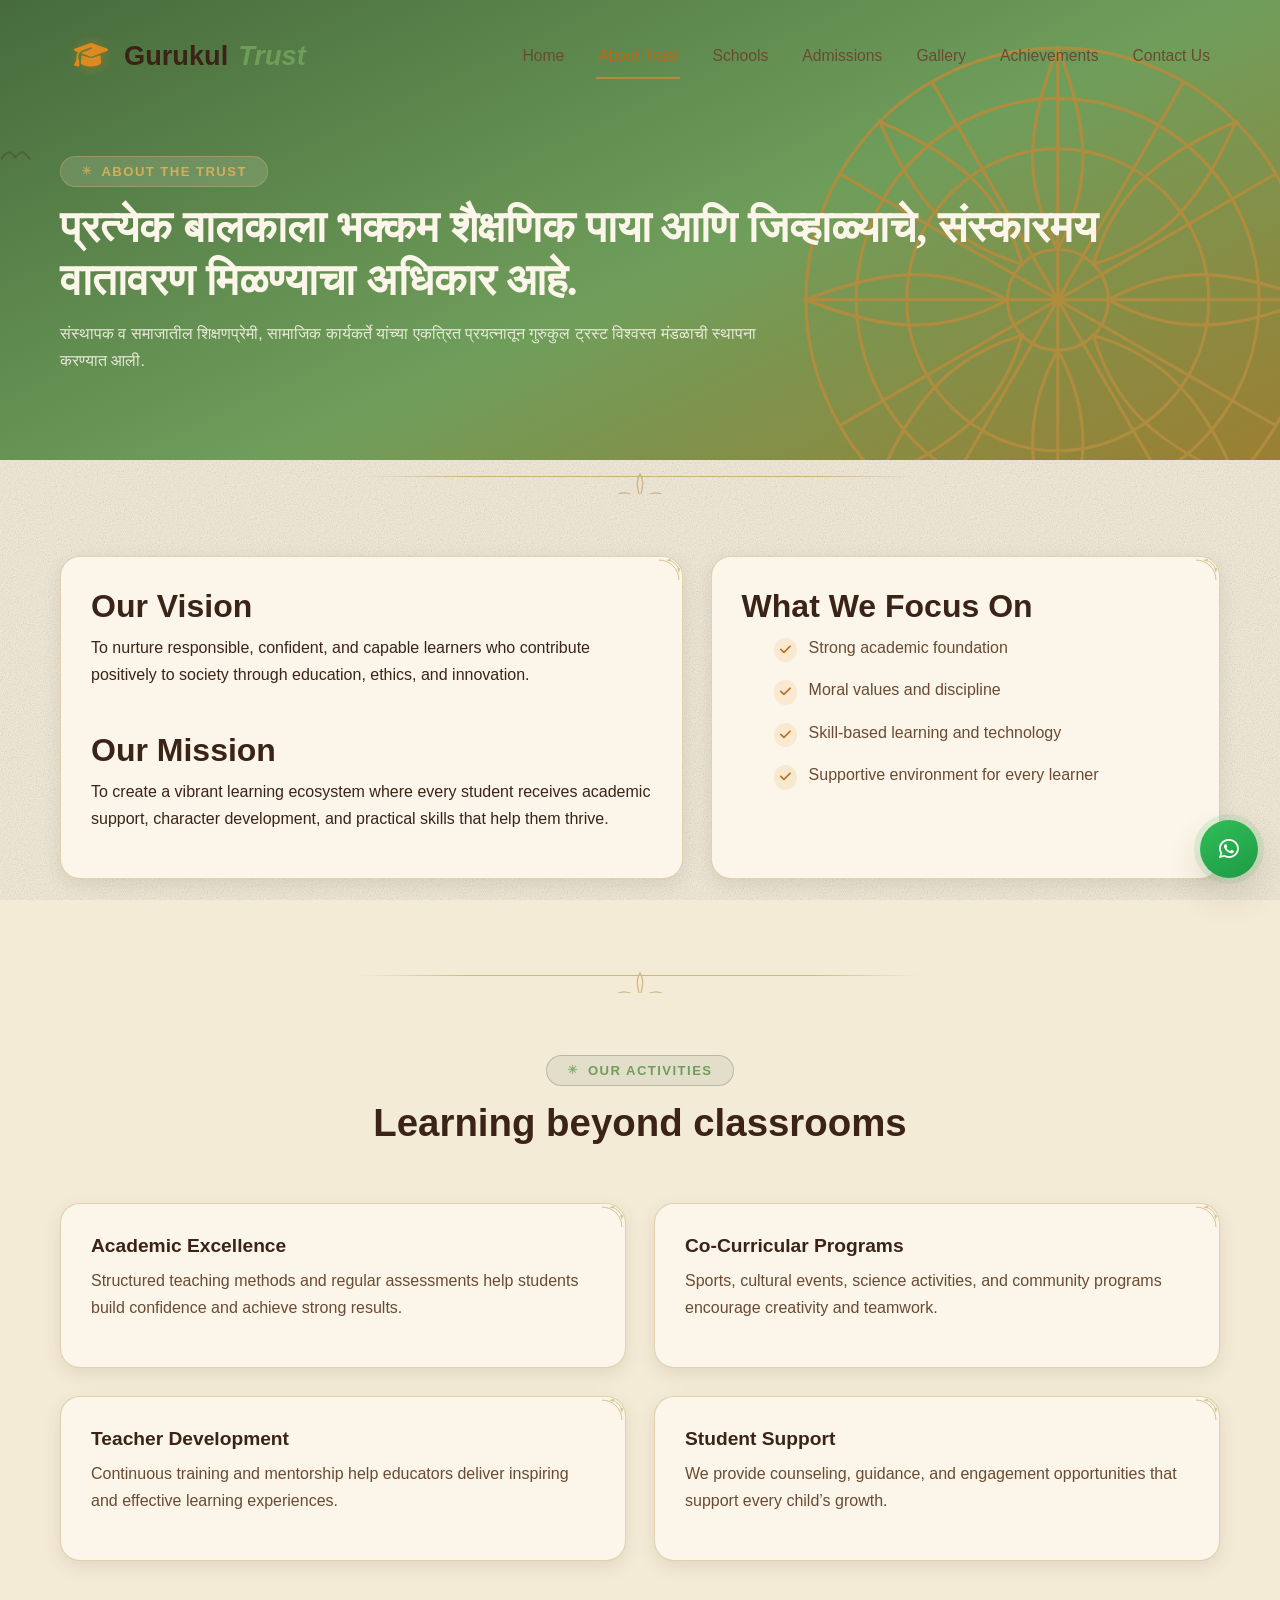
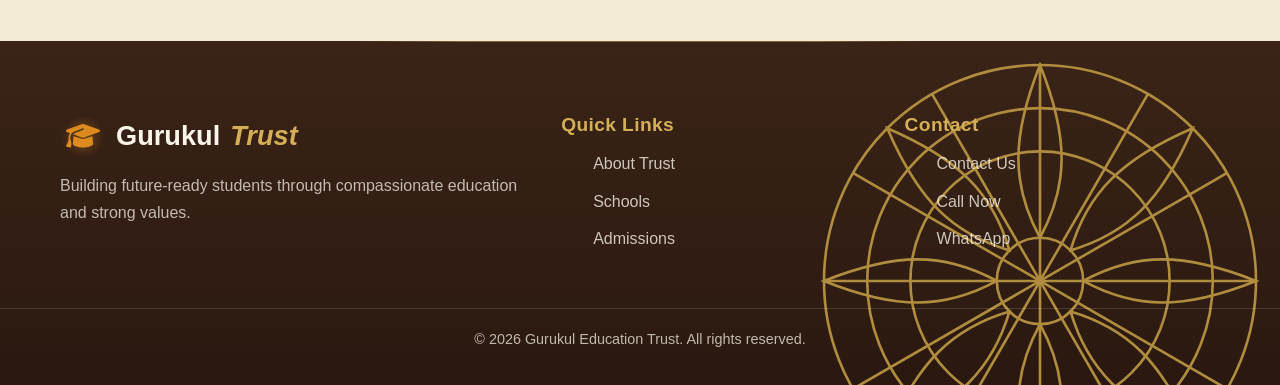
==== about.html @ 762da23f "Initial Commit" ====
<!DOCTYPE html>
<html lang="en">
<head>
    <meta charset="UTF-8">
    <meta name="viewport" content="width=device-width, initial-scale=1.0">
    <meta name="description" content="Learn about Gurukul Education Trust, its mission, values, and commitment to educational excellence.">
    <title>About Trust | Gurukul Education Trust</title>
    <link rel="stylesheet" href="https://cdnjs.cloudflare.com/ajax/libs/font-awesome/6.4.0/css/all.min.css">
    <link rel="stylesheet" href="style.css">
</head>
<body>
    <header class="site-header">
        <div class="container header-container">
            <a href="index.html" class="logo">
                <i class="fa-solid fa-graduation-cap"></i> Gurukul <span>Trust</span>
            </a>
            <div class="mobile-menu-btn" id="mobile-menu-btn">
                <i class="fa-solid fa-bars"></i>
            </div>
            <nav class="nav-links">
                <a href="index.html">Home</a>
                <a href="about.html" class="active">About Trust</a>
                <a href="schools.html">Schools</a>
                <a href="admissions.html">Admissions</a>
                <a href="gallery.html">Gallery</a>
                <a href="achievements.html">Achievements</a>
                <a href="contact.html">Contact Us</a>
            </nav>
        </div>
    </header>

    <main>
        <section class="page-hero">
            <div class="container">
                <span class="badge">About the Trust</span>
                <h1 class="marathi-heading">प्रत्येक बालकाला भक्कम शैक्षणिक पाया आणि जिव्हाळ्याचे, संस्कारमय वातावरण मिळण्याचा अधिकार आहे.</h1>
                <p> संस्थापक व समाजातील शिक्षणप्रेमी, सामाजिक कार्यकर्ते यांच्या एकत्रित प्रयत्नातून गुरुकुल ट्रस्ट विश्वस्त मंडळाची स्थापना करण्यात आली.</p>
            </div>
        </section>

        <section class="section-padding">
            <div class="container page-grid">
                <div class="about-card">
                    <h2>Our Vision</h2>
                    <p>To nurture responsible, confident, and capable learners who contribute positively to society through education, ethics, and innovation.</p>
                    <br>
                    <h2>Our Mission</h2>
                    <p>To create a vibrant learning ecosystem where every student receives academic support, character development, and practical skills that help them thrive.</p>
                </div>
                <div class="about-card">
                    <h2>What We Focus On</h2>
                    <ul class="list-check">
                        <li><i class="fa-solid fa-check"></i> Strong academic foundation</li>
                        <li><i class="fa-solid fa-check"></i> Moral values and discipline</li>
                        <li><i class="fa-solid fa-check"></i> Skill-based learning and technology</li>
                        <li><i class="fa-solid fa-check"></i> Supportive environment for every learner</li>
                    </ul>
                </div>
            </div>
        </section>

        <section class="section-padding">
            <div class="container">
                <div class="section-title">
                    <span class="badge">Our Activities</span>
                    <h2>Learning beyond classrooms</h2>
                </div>
                <div class="info-grid">
                    <div class="info-card">
                        <h3>Academic Excellence</h3>
                        <p>Structured teaching methods and regular assessments help students build confidence and achieve strong results.</p>
                    </div>
                    <div class="info-card">
                        <h3>Co-Curricular Programs</h3>
                        <p>Sports, cultural events, science activities, and community programs encourage creativity and teamwork.</p>
                    </div>
                    <div class="info-card">
                        <h3>Teacher Development</h3>
                        <p>Continuous training and mentorship help educators deliver inspiring and effective learning experiences.</p>
                    </div>
                    <div class="info-card">
                        <h3>Student Support</h3>
                        <p>We provide counseling, guidance, and engagement opportunities that support every child’s growth.</p>
                    </div>
                </div>
            </div>
        </section>
    </main>

    <footer class="footer">
        <div class="container footer-grid">
            <div>
                <a href="index.html" class="logo" style="margin-bottom: 12px;">
                    <i class="fa-solid fa-graduation-cap"></i> Gurukul <span>Trust</span>
                </a>
                <p>Building future-ready students through compassionate education and strong values.</p>
            </div>
            <div>
                <h4>Quick Links</h4>
                <ul>
                    <li><a href="about.html">About Trust</a></li>
                    <li><a href="schools.html">Schools</a></li>
                    <li><a href="admissions.html">Admissions</a></li>
                </ul>
            </div>
            <div>
                <h4>Contact</h4>
                <ul>
                    <li><a href="contact.html">Contact Us</a></li>
                    <li><a href="tel:+917385406489">Call Now</a></li>
                    <li><a href="https://wa.me/917385406489" target="_blank">WhatsApp</a></li>
                </ul>
            </div>
        </div>
        <div class="footer-bottom">
            <p>&copy; 2026 Gurukul Education Trust. All rights reserved.</p>
        </div>
    </footer>

    <a href="https://wa.me/917385406489" class="whatsapp-fab" target="_blank" aria-label="Contact via WhatsApp">
        <i class="fa-brands fa-whatsapp"></i>
    </a>

    <script src="script.js"></script>
</body>
</html>
---- style.css ----
/* ============================================================
   GURUKUL EDUCATION TRUST — "Where Ancient Wisdom Meets Modern Education"
   Visual theme: Ancient Indian Gurukul — parchment, sandalwood, saffron,
   forest green and gold, with temple-arch dividers and mandala motifs.
   Structure, markup and functionality are untouched — styling only.
   ============================================================ */

@import url('https://fonts.googleapis.com/css2?family=Cormorant+Garamond:ital,wght@0,500;0,600;0,700;1,500;1,600&family=Jost:wght@300;400;500;600;700&display=swap');
@import url("https://cdn.jsdelivr.net/npm/bootstrap@5.3.8/dist/css/bootstrap.min.css");
:root {
    /* ---- Gurukul palette ---- */
    --parchment: #F4EBD6;           /* base page background — aged paper */
    --parchment-deep: #EADFC1;      /* secondary panel background */
    --cream: #FBF6E9;               /* card surface */
    --sandalwood: #C9A273;          /* warm neutral mid-tone */
    --deep-brown: #3B2417;          /* primary text / dark wood */
    --brown-soft: #6B4A32;          /* secondary text */
    --saffron: #DD8A1E;             /* primary accent — CTAs */
    --saffron-deep: #B96A16;
    --forest: #6F9E5B;
    --forest-deep: #476B3C;
    --gold: #B08D3E;                /* fine line / ornament accent */
    --gold-bright: #D4AF57;

    /* semantic aliases so every existing class keeps working */
    --primary-color: var(--saffron);
    --primary-dark: var(--deep-brown);
    --primary-light: var(--gold-bright);
    --accent-color: var(--forest);
    --text-dark: var(--deep-brown);
    --text-light: var(--brown-soft);
    --bg-light: var(--parchment);
    --bg-white: var(--cream);
    --border-color: rgba(176, 141, 62, 0.35);

    --shadow-sm: 0 6px 18px rgba(59, 36, 23, 0.10);
    --shadow-md: 0 16px 36px rgba(59, 36, 23, 0.16);
    --shadow-lg: 0 24px 48px rgba(59, 36, 23, 0.22);
    --shadow-inset: inset 0 1px 0 rgba(255,255,255,0.5), inset 0 -2px 6px rgba(59,36,23,0.08);

    --container-width: 1200px;
    --header-height: 84px;
    --radius-sm: 12px;
    --radius-md: 20px;
    --radius-lg: 28px;

    --font-heading: 'Segoe UI', Tahoma, Geneva, Verdana, sans-serif;
    --font-body: 'Nunito Sans', sans-serif;

    --ornament-mandala: url("[data-uri]");
    --ornament-lotus: url("[data-uri]");
    --ornament-corner: url("[data-uri]");
    --texture-noise: url("[data-uri]");
}

/* ---------------------------------------------------------------
   Base / reset
   --------------------------------------------------------------- */
* {
    margin: 0;
    padding: 0;
    box-sizing: border-box;
}
/* Marathi Fonts */
.marathi-heading{
    font-family: "Tiro Devanagari Marathi", serif;
}

.marathi-text{
    font-family: "Hind", sans-serif;
}

.marathi-modern{
    font-family: "Noto Sans Devanagari", sans-serif;
}

html {
    scroll-behavior: smooth;
}

body {
    font-family: var(--font-body);
    color: var(--text-dark);
    background-color: var(--parchment);
    background-image:
        var(--texture-noise),
        radial-gradient(ellipse 900px 500px at 12% -8%, rgba(221,138,30,0.10), transparent 60%),
        radial-gradient(ellipse 900px 600px at 100% 10%, rgba(47,74,52,0.08), transparent 55%);
    background-attachment: fixed;
    background-size: 180px 180px, auto, auto;
    line-height: 1.7;
    overflow-x: hidden;
    position: relative;
}

h1, h2, h3, h4, h5, h6 {
    font-family: var(--font-heading);
    color: var(--deep-brown);
    line-height: 1.2;
    font-weight: 600;
}

a {
    text-decoration: none;
    color: inherit;
}

img {
    display: block;
    max-width: 100%;
}

ul {
    list-style: none;
}

::selection {
    background: var(--saffron);
    color: var(--cream);
}

:focus-visible {
    outline: 2px solid var(--saffron-deep);
    outline-offset: 3px;
    border-radius: 4px;
}

.container {
    max-width: var(--container-width);
    margin: 0 auto;
    padding: 0 20px;
}

/* ---------------------------------------------------------------
   Reveal-on-scroll (progressive enhancement, added by script.js)
   --------------------------------------------------------------- */
.reveal {
    opacity: 0;
    transform: translateY(28px);
    transition: opacity 0.8s cubic-bezier(.22,.61,.36,1), transform 0.8s cubic-bezier(.22,.61,.36,1);
}
.reveal.is-visible {
    opacity: 1;
    transform: translateY(0);
}
@media (prefers-reduced-motion: reduce) {
    .reveal { opacity: 1 !important; transform: none !important; transition: none !important; }
}

/* ---------------------------------------------------------------
   Buttons — carved-wood aesthetic
   --------------------------------------------------------------- */
.btn {
    display: inline-flex;
    align-items: center;
    justify-content: center;
    gap: 8px;
    padding: 14px 30px;
    border-radius: 999px;
    font-weight: 600;
    font-family: var(--font-body);
    letter-spacing: 0.03em;
    transition: transform 0.35s cubic-bezier(.22,.61,.36,1), box-shadow 0.35s ease, background 0.35s ease, color 0.35s ease, border-color .35s ease;
    position: relative;
    border: 1px solid transparent;
    cursor: pointer;
}

.btn-primary {
    background: linear-gradient(155deg, var(--saffron) 0%, var(--saffron-deep) 100%);
    color: var(--cream);
    box-shadow: var(--shadow-sm), 0 0 0 1px rgba(255,255,255,0.15) inset;
}

.btn-primary:hover {
    transform: translateY(-3px);
    box-shadow: var(--shadow-md), 0 0 22px rgba(221,138,30,0.35);
}

.btn-primary:active {
    transform: translateY(-1px) scale(0.98);
}

.btn-outline {
    border: 1.5px solid var(--gold);
    color: var(--deep-brown);
    background: rgba(251, 246, 233, 0.5);
}

.btn-outline:hover {
    background: var(--forest);
    border-color: var(--forest);
    color: var(--cream);
    transform: translateY(-3px);
    box-shadow: var(--shadow-md);
}

/* ---------------------------------------------------------------
   Section rhythm + badge / titles
   --------------------------------------------------------------- */
.section-padding {
    padding: 96px 0 80px;
    position: relative;
}

.section-padding::before {
    content: '';
    display: block;
    position: absolute;
    top: 0;
    left: 50%;
    transform: translateX(-50%);
    width: min(560px, 80%);
    height: 34px;
    background-image: var(--ornament-lotus), linear-gradient(to right, transparent, var(--gold) 20%, var(--gold) 80%, transparent);
    background-repeat: no-repeat, no-repeat;
    background-position: center 6px, center 16px;
    background-size: 74px 44px, 100% 1px;
    opacity: 0.55;
    pointer-events: none;
}

.section-title {
    text-align: center;
    margin-bottom: 56px;
    position: relative;
}

.section-title h2 {
    font-size: clamp(1.9rem, 3vw, 2.5rem);
    margin: 14px 0 14px;
    font-weight: 600;
}

.section-title p {
    color: var(--text-light);
    max-width: 720px;
    margin: 0 auto;
    font-size: 1.02rem;
}

.badge {
    display: inline-flex;
    align-items: center;
    gap: 8px;
    padding: 8px 20px;
    background: rgba(47, 74, 52, 0.08);
    color: var(--forest);
    border: 1px solid rgba(47, 74, 52, 0.25);
    border-radius: 999px;
    font-size: 0.82rem;
    font-weight: 600;
    letter-spacing: 0.11em;
    text-transform: uppercase;
    font-family: var(--font-body);
}

.badge::before {
    content: '\2600';
    font-size: 0.9em;
    opacity: 0.75;
}

/* ---------------------------------------------------------------
   Header / navigation — wooden manuscript frame
   --------------------------------------------------------------- */
.site-header {
    position: fixed;
    top: 0;
    left: 0;
    width: 100%;
    z-index: 1000;
    background: transparent;
    transition: all 0.4s ease;
    padding-top: 14px;
}

.site-header .header-container {
    background: rgba(251, 246, 233, 0.0);
    border-radius: 999px;
    transition: all 0.4s ease;
}

.site-header.scrolled {
    padding-top: 0;
}

.site-header.scrolled .header-container {
    background: rgba(251, 246, 233, 0.92);
    box-shadow: var(--shadow-md);
    backdrop-filter: blur(12px);
    border: 1px solid rgba(176,141,62,0.3);
}

.header-container {
    display: flex;
    justify-content: space-between;
    align-items: center;
    height: var(--header-height);
    padding: 0 28px;
}

.logo {
    display: flex;
    align-items: center;
    gap: 10px;
    font-family: var(--font-heading);
    font-size: 1.7rem;
    font-weight: 700;
    color: var(--deep-brown);
}

.logo i {
    color: var(--saffron);
    background: radial-gradient(circle, rgba(221,138,30,0.35), transparent 70%);
    padding: 6px;
    border-radius: 50%;
    animation: lampGlow 3.2s ease-in-out infinite;
}

.logo span {
    color: var(--forest);
    font-style: italic;
}

.nav-links {
    display: flex;
    align-items: center;
    gap: 30px;
}

.nav-links a {
    font-weight: 500;
    font-size: 0.98rem;
    color: var(--brown-soft);
    position: relative;
    padding: 6px 2px;
    transition: color 0.3s ease;
}

.nav-links a:hover,
.nav-links a.active {
    color: var(--saffron-deep);
}

.nav-links a::after {
    content: '';
    position: absolute;
    left: 0;
    bottom: -4px;
    width: 0;
    height: 2px;
    background: var(--gold);
    transition: width 0.3s ease;
}

.nav-links a:hover::after,
.nav-links a.active::after {
    width: 100%;
}

.mobile-menu-btn {
    display: none;
    font-size: 1.4rem;
    cursor: pointer;
    color: var(--deep-brown);
}

/* ---------------------------------------------------------------
   Hero
   --------------------------------------------------------------- */
.hero {
    padding: calc(var(--header-height) + 56px) 0 90px;
    min-height: 100vh;
    display: flex;
    align-items: center;
    position: relative;
    background:
        radial-gradient(ellipse 800px 500px at 85% 8%, rgba(221,138,30,0.16), transparent 60%),
        radial-gradient(ellipse 700px 500px at 5% 90%, rgba(47,74,52,0.14), transparent 60%),
        linear-gradient(180deg, #F8EFDA 0%, var(--parchment) 55%, var(--parchment-deep) 100%);
    overflow: hidden;
}

.hero::before {
    content: '';
    position: absolute;
    inset: 0;
    background-image: var(--ornament-mandala);
    background-repeat: no-repeat;
    background-position: 108% -6%;
    background-size: 620px 620px;
    opacity: 0.16;
    pointer-events: none;
}

.hero::after {
    content: '';
    position: absolute;
    inset: 0;
    background-image: var(--ornament-mandala);
    background-repeat: no-repeat;
    background-position: -14% 108%;
    background-size: 420px 420px;
    opacity: 0.10;
    pointer-events: none;
}

.hero-grid {
    display: grid;
    grid-template-columns: 1.1fr 0.9fr;
    gap: 56px;
    align-items: center;
    position: relative;
    z-index: 1;
}

.hero-content h1 {
    font-size: 2.5rem;
    margin: 18px 0 20px;
    font-weight: 600;
}

.hero-content h1 span {
    color: var(--saffron-deep);
    font-style: italic;
    background-image: linear-gradient(120deg, transparent 0%, rgba(221,138,30,0.18) 0%, rgba(221,138,30,0.18) 100%, transparent 100%);
    background-repeat: no-repeat;
    background-size: 100% 40%;
    background-position: 0 88%;
}

.hero-content p {
    font-size: 1.08rem;
    color: var(--brown-soft);
    max-width: 620px;
    margin-bottom: 28px;
}

.hero-buttons {
    display: flex;
    flex-wrap: wrap;
    gap: 14px;
    margin-bottom: 32px;
}

.hero-stats {
    display: flex;
    gap: 20px;
    flex-wrap: wrap;
}

.stat-box {
    background: rgba(251, 246, 233, 0.7);
    border: 1px solid var(--border-color);
    border-radius: var(--radius-md);
    padding: 18px 22px;
    min-width: 140px;
    box-shadow: var(--shadow-sm);
    backdrop-filter: blur(6px);
}

.stat-box h3 {
    font-size: 1.6rem;
    color: var(--saffron-deep);
    font-family: var(--font-heading);
}

.stat-box p {
    font-size: 0.9rem;
    color: var(--brown-soft);
}

.hero-visual {
    position: relative;
}

.hero-visual img {
    width: 100%;
    aspect-ratio: 4/3.1;
    object-fit: cover;
    border-radius: 200px 200px 24px 24px / 130px 130px 24px 24px;
    box-shadow: var(--shadow-lg);
    border: 6px solid var(--cream);
    outline: 1px solid var(--border-color);
    filter: sepia(0.18) saturate(1.12) brightness(1.01);
    will-change: transform;
}

.hero-card {
    margin-top: 20px;
    background: var(--cream);
    border: 1px solid var(--border-color);
    border-radius: var(--radius-md);
    padding: 18px 20px;
    display: inline-flex;
    align-items: center;
    gap: 12px;
    box-shadow: var(--shadow-sm);
    font-family: var(--font-heading);
    font-size: 1.05rem;
    font-style: italic;
    color: var(--deep-brown);
}

.hero-card i {
    color: var(--saffron);
}

/* ---------------------------------------------------------------
   Cards — parchment panels with gold corner ornament + carved hover
   --------------------------------------------------------------- */
.about-grid,
.school-grid,
.info-grid,
.contact-grid,
.gallery-grid,
.timeline-grid,
.page-grid,
.admission-grid {
    display: grid;
    gap: 28px;
}

.about-grid {
    grid-template-columns: 1fr 1fr;
    align-items: center;
}

.about-card,
.school-card,
.announcement-card,
.gallery-card,
.info-card,
.contact-card,
.timeline-card,
.admission-card {
    background: var(--cream);
    border: 1px solid var(--border-color);
    border-radius: var(--radius-md);
    padding: 30px;
    box-shadow: var(--shadow-sm);
    position: relative;
    transition: transform 0.4s cubic-bezier(.22,.61,.36,1), box-shadow 0.4s ease, border-color 0.4s ease;
    overflow: hidden;
}

.about-card::before,
.school-card::before,
.announcement-card::before,
.info-card::before,
.timeline-card::before,
.admission-card::before {
    content: '';
    position: absolute;
    top: 0;
    right: 0;
    width: 46px;
    height: 46px;
    background-image: var(--ornament-corner);
    background-repeat: no-repeat;
    background-size: 46px 46px;
    transform: scaleX(-1);
    opacity: 0.5;
    pointer-events: none;
}

.school-card:hover,
.announcement-card:hover,
.info-card:hover,
.timeline-card:hover,
.admission-card:hover,
.about-card:hover {
    transform: translateY(-6px);
    box-shadow: var(--shadow-md);
    border-color: var(--gold);
}

.school-grid {
    grid-template-columns: repeat(2, minmax(0, 1fr));
}

.school-card img {
    width: 100%;
    height: 220px;
    object-fit: cover;
    border-radius: var(--radius-sm);
    margin-bottom: 18px;
    filter: sepia(0.1) saturate(1.08);
}

.school-card h3 {
    margin-bottom: 10px;
    font-size: 1.35rem;
}

.school-card p {
    color: var(--text-light);
    margin-bottom: 16px;
}

.announcement-grid,
.stats-grid {
    display: grid;
    grid-template-columns: repeat(3, minmax(0, 1fr));
    gap: 24px;
}

.announcement-card h3 {
    margin-bottom: 10px;
    font-size: 1.25rem;
}

.announcement-card p {
    color: var(--text-light);
    margin-bottom: 14px;
}

.announcement-card a {
    color: var(--saffron-deep);
    font-weight: 600;
    border-bottom: 1px solid var(--gold);
    padding-bottom: 2px;
}

.stats-section {
    background:
        var(--ornament-mandala),
        linear-gradient(155deg, var(--forest-deep), var(--forest));
    background-repeat: no-repeat;
    background-position: 105% -10%;
    background-size: 520px 520px, cover;
    color: var(--cream);
    border-radius: var(--radius-lg);
}



.stats-grid .stat-card {
    background: rgba(251, 246, 233, 0.08);
    border: 1px solid rgba(212, 175, 87, 0.35);
    border-radius: var(--radius-md);
    padding: 28px;
    text-align: center;
    backdrop-filter: blur(4px);
    transition: transform 0.4s ease, background 0.4s ease;
}

.stats-grid .stat-card:hover {
    transform: translateY(-6px);
    background: rgba(251, 246, 233, 0.14);
}

.stats-grid .stat-card h3 {
    color: var(--gold-bright);
    font-size: 2.2rem;
    margin-bottom: 10px;
    font-family: var(--font-heading);
}

.stats-grid .stat-card p {
    color: rgba(251, 246, 233, 0.85);
}

.gallery-grid {
    grid-template-columns: repeat(4, minmax(0, 1fr));
}

.gallery-card {
    padding: 18px;
}

.gallery-card img {
    width: 100%;
    height: 180px;
    object-fit: cover;
    border-radius: var(--radius-sm);
    margin-bottom: 12px;
    filter: sepia(0.12) saturate(1.08);
    transition: transform 0.5s ease, filter 0.5s ease;
}

.gallery-card:hover img {
    transform: scale(1.05);
    filter: sepia(0) saturate(1.15);
}

.gallery-card h3 {
    font-size: 1.1rem;
}

.contact-grid {
    grid-template-columns: 0.95fr 1.05fr;
    align-items: start;
}

.contact-list li,
.list-check li {
    display: flex;
    gap: 12px;
    margin-bottom: 14px;
    color: var(--text-light);
    align-items: flex-start;
}

.contact-list i,
.list-check i {
    color: var(--saffron-deep);
    margin-top: 4px;
    background: rgba(221,138,30,0.12);
    padding: 6px;
    border-radius: 50%;
    font-size: 0.78rem;
}

.social-links {
    display: flex;
    gap: 14px;
    margin-top: 20px;
}

.social-links a {
    width: 44px;
    height: 44px;
    border-radius: 50%;
    display: grid;
    place-items: center;
    background: rgba(47,74,52,0.08);
    border: 1px solid rgba(47,74,52,0.25);
    color: var(--forest);
    transition: all 0.35s ease;
}

.social-links a:hover {
    background: var(--forest);
    color: var(--cream);
    transform: translateY(-3px);
}

.contact-form {
    display: grid;
    gap: 16px;
}

.contact-form input,
.contact-form textarea {
    width: 100%;
    border: 1px solid var(--border-color);
    border-radius: var(--radius-sm);
    padding: 14px 16px;
    font: inherit;
    background: rgba(244, 235, 214, 0.5);
    color: var(--deep-brown);
    transition: border-color 0.3s ease, box-shadow 0.3s ease;
}

.contact-form input:focus,
.contact-form textarea:focus {
    outline: none;
    border-color: var(--saffron);
    box-shadow: 0 0 0 4px rgba(221,138,30,0.14);
    background: var(--cream);
}

.contact-form button {
    border: none;
    cursor: pointer;
}

/* ---------------------------------------------------------------
   Page hero (inner pages) + school detail hero
   --------------------------------------------------------------- */
.page-hero,
.school-hero {
    padding: 156px 0 70px;
    background:
        var(--ornament-mandala),
        linear-gradient(155deg, var(--forest-deep) 0%, var(--forest) 55%, var(--saffron-deep) 130%);
    background-repeat: no-repeat;
    background-position: 108% -20%, 0 0;
    background-size: 560px 560px, cover;
    color: var(--cream);
    position: relative;
}

.page-hero .badge,
.school-hero .badge {
    background: rgba(251,246,233,0.14);
    color: var(--gold-bright);
    border-color: rgba(212,175,87,0.4);
}

.page-hero h1,
.school-hero h1 {
    color: var(--cream);
    font-size: clamp(2rem, 3.4vw, 2.75rem);
    margin: 14px 0;
}

.page-hero p,
.school-hero p {
    max-width: 720px;
    color: rgba(251,246,233,0.88);
}

.page-grid {
    grid-template-columns: 1.1fr 0.9fr;
}

.info-grid {
    grid-template-columns: repeat(2, minmax(0, 1fr));
}

.info-card h3 {
    margin-bottom: 10px;
    font-size: 1.2rem;
}

.info-card p {
    color: var(--text-light);
}

.timeline-grid {
    grid-template-columns: repeat(3, minmax(0, 1fr));
}

.timeline-card {
    text-align: center;
}

.timeline-card h3 {
    margin-bottom: 10px;
    font-family: var(--font-heading);
    font-size: 2rem;
    color: var(--saffron-deep);
}

.timeline-card p {
    color: var(--text-light);
}

.admission-grid {
    grid-template-columns: repeat(2, minmax(0, 1fr));
}

.admission-card h2 {
    margin-bottom: 16px;
    font-size: 1.5rem;
}

/* ---------------------------------------------------------------
   School detail layout
   --------------------------------------------------------------- */
.school-layout {
    display: grid;
    grid-template-columns: 1.1fr 0.9fr;
    gap: 28px;
    align-items: start;
}

.school-sidebar {
    display: grid;
    gap: 18px;
}

.school-banner {
    width: 100%;
    height: 340px;
    object-fit: cover;
    border-radius: var(--radius-lg);
    box-shadow: var(--shadow-md);
    margin-bottom: 20px;
    filter: sepia(0.14) saturate(1.1);
}

.school-layout h2 {
    margin-bottom: 10px;
    font-size: 1.4rem;
}

.school-layout .about-card p {
    margin-bottom: 18px;
}

.school-sidebar h3 {
    margin-bottom: 12px;
    font-size: 1.15rem;
}

.faq-list li {
    margin-bottom: 12px;
    color: var(--text-light);
}

/* ---------------------------------------------------------------
   Floating action button — oil-lamp glow
   --------------------------------------------------------------- */
.whatsapp-fab {
    position: fixed;
    right: 22px;
    bottom: 22px;
    width: 58px;
    height: 58px;
    background: linear-gradient(155deg, #2fbe57, #1f9a45);
    color: white;
    border-radius: 50%;
    display: grid;
    place-items: center;
    box-shadow: var(--shadow-md), 0 0 0 6px rgba(47,190,87,0.12);
    z-index: 1000;
    font-size: 1.4rem;
    transition: transform 0.3s ease, box-shadow 0.3s ease;
    animation: fabPulse 2.6s ease-in-out infinite;
}

.whatsapp-fab:hover {
    transform: translateY(-4px) scale(1.05);
}

/* ---------------------------------------------------------------
   Footer
   --------------------------------------------------------------- */
.footer {
    background:
        var(--ornament-mandala),
        linear-gradient(180deg, var(--deep-brown), #2A1810);
    background-repeat: no-repeat;
    background-position: 100% 0%;
    background-size: 480px 480px, cover;
    color: rgba(251, 246, 233, 0.82);
    padding: 72px 0 18px;
    position: relative;
}

.footer::before {
    content: '';
    position: absolute;
    top: 0;
    left: 50%;
    transform: translateX(-50%);
    width: min(560px, 80%);
    height: 20px;
    background-image: linear-gradient(to right, transparent, var(--gold-bright) 20%, var(--gold-bright) 80%, transparent);
    background-repeat: no-repeat;
    background-position: center top;
    background-size: 100% 1px;
    opacity: 0.5;
}

.footer-grid {
    display: grid;
    grid-template-columns: 1.2fr 0.8fr 0.8fr;
    gap: 28px;
}

.footer .logo {
    color: var(--cream);
}

.footer .logo span {
    color: var(--gold-bright);
}

.footer h4 {
    color: var(--gold-bright);
    margin-bottom: 14px;
    font-family: var(--font-heading);
    font-size: 1.2rem;
    letter-spacing: 0.02em;
}

.footer p {
    color: rgba(251, 246, 233, 0.72);
}

.footer a {
    color: rgba(251, 246, 233, 0.78);
    transition: color 0.3s ease;
}

.footer a:hover {
    color: var(--gold-bright);
}

.footer ul li {
    margin-bottom: 10px;
}

.footer-bottom {
    margin-top: 40px;
    border-top: 1px solid rgba(251, 246, 233, 0.14);
    padding-top: 18px;
    text-align: center;
    font-size: 0.9rem;
}

/* ---------------------------------------------------------------
   Ambient decoration layer — floating leaves & birds (added by script.js)
   --------------------------------------------------------------- */
#ambient-layer {
    position: fixed;
    inset: 0;
    pointer-events: none;
    z-index: 2;
    overflow: hidden;
}

.amb-leaf {
    position: absolute;
    top: -40px;
    opacity: 0.55;
    animation-name: leafFall;
    animation-timing-function: linear;
    animation-iteration-count: infinite;
    will-change: transform;
}

.amb-bird {
    position: absolute;
    opacity: 0.4;
    animation-name: birdFly;
    animation-timing-function: linear;
    animation-iteration-count: infinite;
    will-change: transform;
}

@media (prefers-reduced-motion: reduce) {
    #ambient-layer { display: none; }
}

/* ---------------------------------------------------------------
   Keyframes
   --------------------------------------------------------------- */
@keyframes lampGlow {
    0%, 100% { filter: drop-shadow(0 0 2px rgba(221,138,30,0.4)); }
    50% { filter: drop-shadow(0 0 9px rgba(221,138,30,0.85)); }
}

@keyframes fabPulse {
    0%, 100% { box-shadow: var(--shadow-md), 0 0 0 6px rgba(47,190,87,0.12); }
    50% { box-shadow: var(--shadow-md), 0 0 0 12px rgba(47,190,87,0.02); }
}

@keyframes leafFall {
    0% { transform: translate(0, -5vh) rotate(0deg); opacity: 0; }
    8% { opacity: 0.55; }
    92% { opacity: 0.5; }
    100% { transform: translate(40px, 105vh) rotate(340deg); opacity: 0; }
}

@keyframes birdFly {
    0% { transform: translate(-10vw, 0) scale(0.9); opacity: 0; }
    10% { opacity: 0.4; }
    90% { opacity: 0.35; }
    100% { transform: translate(120vw, -6vh) scale(1.05); opacity: 0; }
}

@keyframes fadeInUp {
    from { opacity: 0; transform: translateY(24px); }
    to { opacity: 1; transform: translateY(0); }
}

/* ---------------------------------------------------------------
   Responsive
   --------------------------------------------------------------- */
@media (max-width: 1080px) {
    .gallery-grid {
        grid-template-columns: repeat(2, minmax(0, 1fr));
    }
}

@media (max-width: 968px) {
    .hero-grid,
    .about-grid,
    .page-grid,
    .contact-grid,
    .school-layout {
        grid-template-columns: 1fr;
    }

    .school-grid,
    .announcement-grid,
    .stats-grid,
    .info-grid,
    .timeline-grid,
    .admission-grid,
    .footer-grid {
        grid-template-columns: 1fr;
    }

    .mobile-menu-btn {
        display: block;
    }

    .nav-links {
        position: fixed;
        top: var(--header-height);
        left: 16px;
        right: 16px;
        width: auto;
        background: var(--cream);
        border: 1px solid var(--border-color);
        border-radius: var(--radius-md);
        flex-direction: column;
        align-items: flex-start;
        gap: 6px;
        padding: 18px 22px;
        box-shadow: var(--shadow-lg);
        transform: translateY(-130%);
        opacity: 0;
        transition: transform 0.35s ease, opacity 0.35s ease;
        z-index: 999;
    }

    .nav-links.active {
        transform: translateY(0);
        opacity: 1;
    }

    .nav-links a {
        padding: 10px 0;
        width: 100%;
    }

    .hero-content h1 {
        font-size: 2.3rem;
    }

    .hero {
        min-height: auto;
    }
}

@media (max-width: 640px) {
    .gallery-grid {
        grid-template-columns: 1fr;
    }

    .section-padding {
        padding: 72px 0 56px;
    }

    .hero-visual img {
        border-radius: 120px 120px 20px 20px / 80px 80px 20px 20px;
    }
}
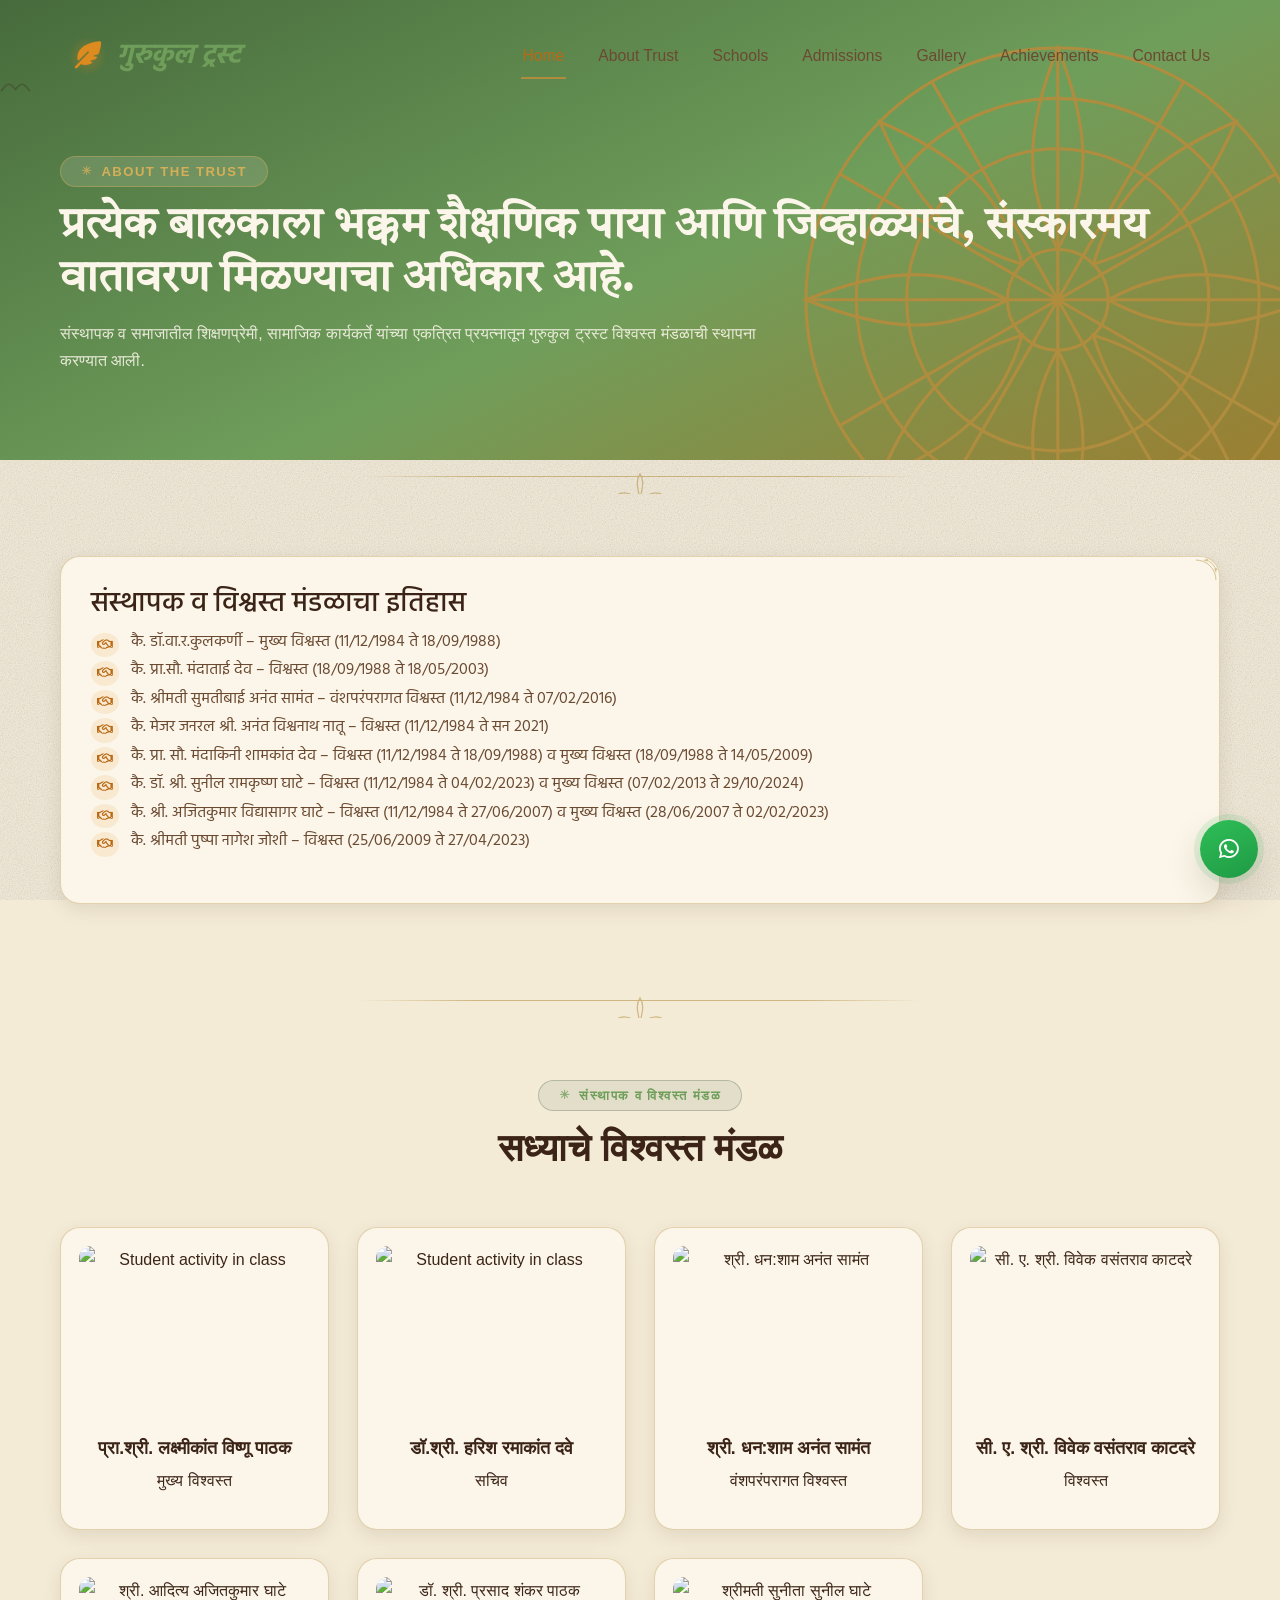
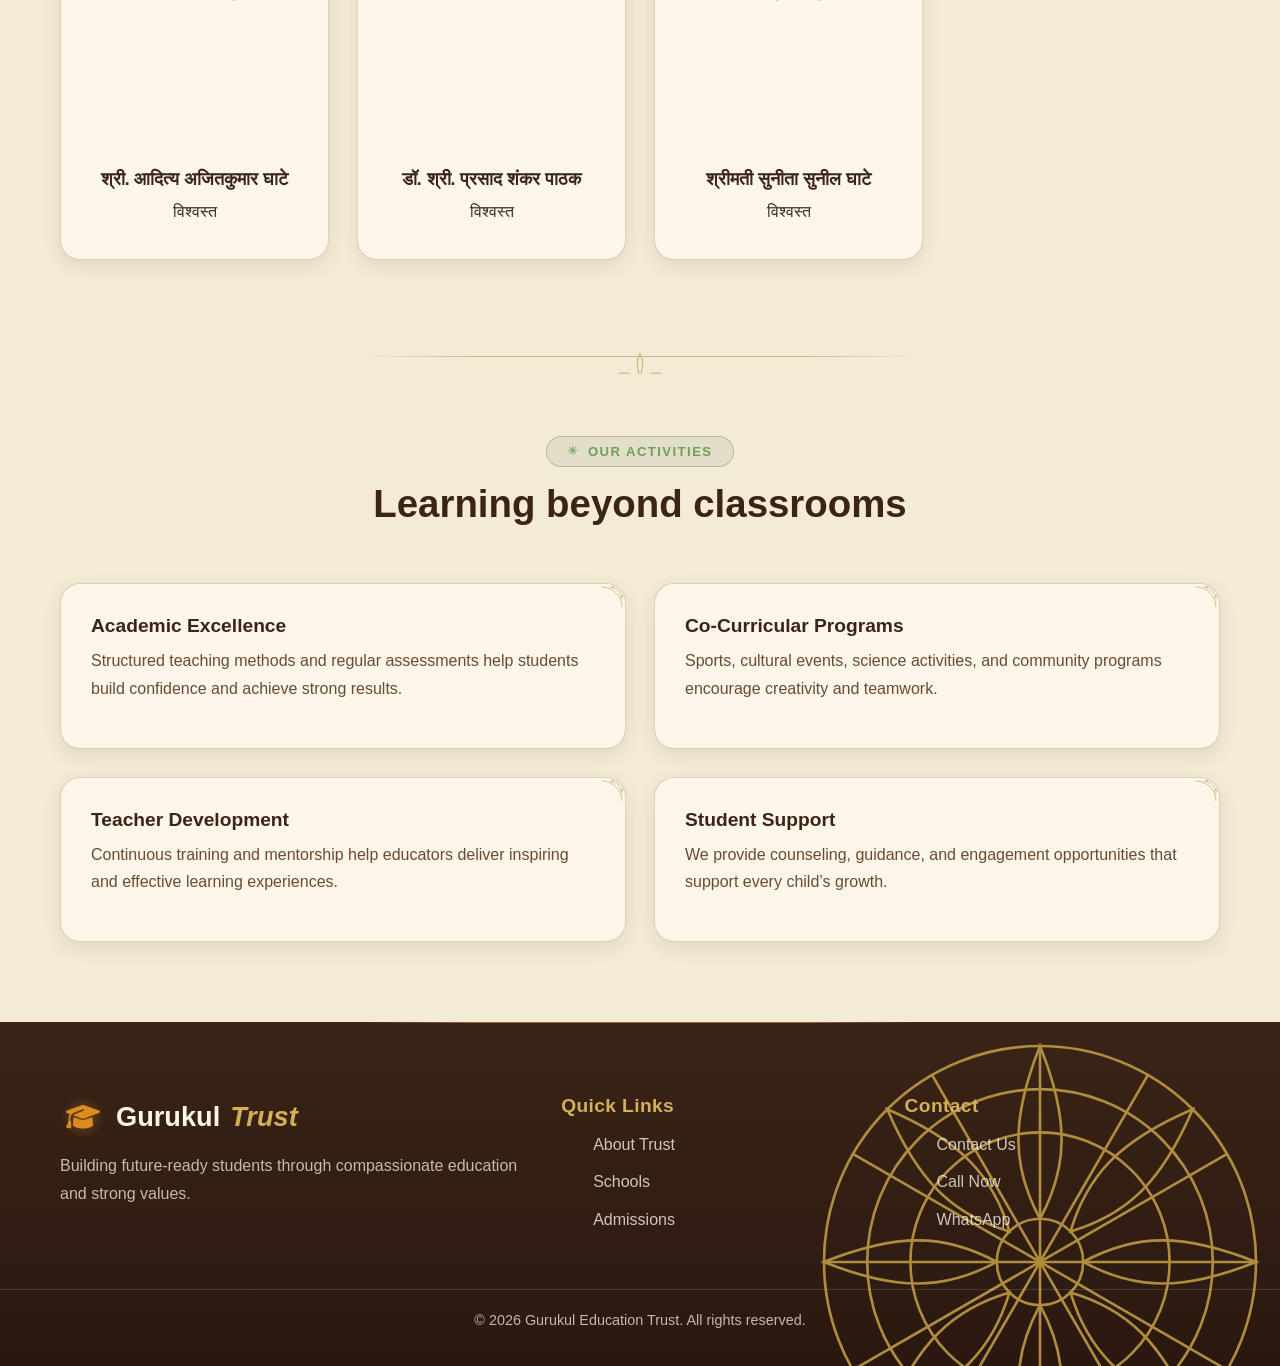
==== commit 4e7ac28a: "About Page Modified" ====
--- a/about.html
+++ b/about.html
@@ -1,25 +1,33 @@
 <!DOCTYPE html>
 <html lang="en">
+
 <head>
     <meta charset="UTF-8">
     <meta name="viewport" content="width=device-width, initial-scale=1.0">
-    <meta name="description" content="Learn about Gurukul Education Trust, its mission, values, and commitment to educational excellence.">
-    <title>About Trust | Gurukul Education Trust</title>
+    <meta name="description"
+        content="Gurukul Education Trust offers quality learning through a network of schools, computer education, and child-focused development programs.">
+    <title>Gurukul Education Trust | Holistic Learning for Every Child</title>
     <link rel="stylesheet" href="https://cdnjs.cloudflare.com/ajax/libs/font-awesome/6.4.0/css/all.min.css">
     <link rel="stylesheet" href="style.css">
+    <link rel="preconnect" href="https://fonts.googleapis.com">
+    <link rel="preconnect" href="https://fonts.gstatic.com" crossorigin>
+    <link
+        href="https://fonts.googleapis.com/css2?family=Tiro+Devanagari+Marathi:ital@0;1&family=Hind:wght@300;400;500;600;700&family=Noto+Sans+Devanagari:wght@100..900&display=swap"
+        rel="stylesheet">
 </head>
+
 <body>
     <header class="site-header">
         <div class="container header-container">
             <a href="index.html" class="logo">
-                <i class="fa-solid fa-graduation-cap"></i> Gurukul <span>Trust</span>
+                <i class="fa-solid fa-feather-pointed"></i><span class="marathi-text">गुरुकुल ट्रस्ट</span>
             </a>
             <div class="mobile-menu-btn" id="mobile-menu-btn">
                 <i class="fa-solid fa-bars"></i>
             </div>
             <nav class="nav-links">
-                <a href="index.html">Home</a>
-                <a href="about.html" class="active">About Trust</a>
+                <a href="index.html" class="active">Home</a>
+                <a href="about.html">About Trust</a>
                 <a href="schools.html">Schools</a>
                 <a href="admissions.html">Admissions</a>
                 <a href="gallery.html">Gallery</a>
@@ -33,28 +41,90 @@
         <section class="page-hero">
             <div class="container">
                 <span class="badge">About the Trust</span>
-                <h1 class="marathi-heading">प्रत्येक बालकाला भक्कम शैक्षणिक पाया आणि जिव्हाळ्याचे, संस्कारमय वातावरण मिळण्याचा अधिकार आहे.</h1>
-                <p> संस्थापक व समाजातील शिक्षणप्रेमी, सामाजिक कार्यकर्ते यांच्या एकत्रित प्रयत्नातून गुरुकुल ट्रस्ट विश्वस्त मंडळाची स्थापना करण्यात आली.</p>
+                <h1 class="marathi-heading">प्रत्येक बालकाला भक्कम शैक्षणिक पाया आणि जिव्हाळ्याचे, संस्कारमय वातावरण
+                    मिळण्याचा अधिकार आहे.</h1>
+                <p> संस्थापक व समाजातील शिक्षणप्रेमी, सामाजिक कार्यकर्ते यांच्या एकत्रित प्रयत्नातून गुरुकुल ट्रस्ट
+                    विश्वस्त मंडळाची स्थापना करण्यात आली.</p>
             </div>
         </section>
 
         <section class="section-padding">
-            <div class="container page-grid">
+            <div class="container">
                 <div class="about-card">
-                    <h2>Our Vision</h2>
-                    <p>To nurture responsible, confident, and capable learners who contribute positively to society through education, ethics, and innovation.</p>
-                    <br>
-                    <h2>Our Mission</h2>
-                    <p>To create a vibrant learning ecosystem where every student receives academic support, character development, and practical skills that help them thrive.</p>
-                </div>
-                <div class="about-card">
-                    <h2>What We Focus On</h2>
-                    <ul class="list-check">
-                        <li><i class="fa-solid fa-check"></i> Strong academic foundation</li>
-                        <li><i class="fa-solid fa-check"></i> Moral values and discipline</li>
-                        <li><i class="fa-solid fa-check"></i> Skill-based learning and technology</li>
-                        <li><i class="fa-solid fa-check"></i> Supportive environment for every learner</li>
+                    <h3 class="marathi-text fw-medium">संस्थापक व विश्वस्त मंडळाचा इतिहास</h3>
+                    <ul class="list-check p-0 marathi-text">
+                        <li><i class="fa-regular fa-handshake"></i>कै. डॉ.वा.र.कुलकर्णी – मुख्य विश्वस्त (11/12/1984 ते
+                            18/09/1988)</li>
+                        <li><i class="fa-regular fa-handshake"></i>कै. प्रा.सौ. मंदाताई देव – विश्वस्त (18/09/1988 ते
+                            18/05/2003)</li>
+                        <li><i class="fa-regular fa-handshake"></i>कै. श्रीमती सुमतीबाई अनंत सामंत – वंशपरंपरागत
+                            विश्वस्त (11/12/1984 ते 07/02/2016)</li>
+                        <li><i class="fa-regular fa-handshake"></i>कै. मेजर जनरल श्री. अनंत विश्वनाथ नातू – विश्वस्त
+                            (11/12/1984 ते सन 2021)</li>
+                        <li><i class="fa-regular fa-handshake"></i>कै. प्रा. सौ. मंदाकिनी शामकांत देव – विश्वस्त
+                            (11/12/1984 ते 18/09/1988) व मुख्य विश्वस्त (18/09/1988 ते 14/05/2009)</li>
+                        <li><i class="fa-regular fa-handshake"></i>कै. डॉ. श्री. सुनील रामकृष्ण घाटे – विश्वस्त
+                            (11/12/1984 ते 04/02/2023) व मुख्य विश्वस्त (07/02/2013 ते 29/10/2024)</li>
+                        <li><i class="fa-regular fa-handshake"></i>कै. श्री. अजितकुमार विद्यासागर घाटे – विश्वस्त
+                            (11/12/1984 ते 27/06/2007) व मुख्य विश्वस्त (28/06/2007 ते 02/02/2023)</li>
+                        <li><i class="fa-regular fa-handshake"></i>कै. श्रीमती पुष्पा नागेश जोशी – विश्वस्त (25/06/2009
+                            ते 27/04/2023)</li>
                     </ul>
+                </div>
+            </div>
+        </section>
+
+        <section class="section-padding">
+            <div class="section-title">
+                <span class="badge">संस्थापक व विश्वस्त मंडळ</span>
+                <h2>सध्याचे विश्वस्त मंडळ</h2>
+            </div>
+            <div class="container gallery-grid">
+                <div class="gallery-card text-center">
+                    <img src="https://static.vecteezy.com/system/resources/thumbnails/009/292/244/small/default-avatar-icon-of-social-media-user-vector.jpg"
+                        alt="Student activity in class">
+                    <h3>प्रा.श्री. लक्ष्मीकांत विष्णू पाठक</h3>
+                    <p>मुख्य विश्वस्त</p>
+                </div>
+                <div class="gallery-card text-center">
+                    <img src="https://static.vecteezy.com/system/resources/thumbnails/009/292/244/small/default-avatar-icon-of-social-media-user-vector.jpg"
+                        alt="Student activity in class">
+                    <h3>डॉ.श्री. हरिश रमाकांत दवे</h3>
+                    <p>सचिव</p>
+                </div>
+                <div class="gallery-card text-center">
+                    <img src="https://static.vecteezy.com/system/resources/thumbnails/009/292/244/small/default-avatar-icon-of-social-media-user-vector.jpg"
+                        alt="श्री. धन:शाम अनंत सामंत">
+                    <h3>श्री. धन:शाम अनंत सामंत</h3>
+                    <p>वंशपरंपरागत विश्वस्त</p>
+                </div>
+
+                <div class="gallery-card text-center">
+                    <img src="https://static.vecteezy.com/system/resources/thumbnails/009/292/244/small/default-avatar-icon-of-social-media-user-vector.jpg"
+                        alt="सी. ए. श्री. विवेक वसंतराव काटदरे">
+                    <h3>सी. ए. श्री. विवेक वसंतराव काटदरे</h3>
+                    <p>विश्वस्त</p>
+                </div>
+
+                <div class="gallery-card text-center">
+                    <img src="https://static.vecteezy.com/system/resources/thumbnails/009/292/244/small/default-avatar-icon-of-social-media-user-vector.jpg"
+                        alt="श्री. आदित्य अजितकुमार घाटे">
+                    <h3>श्री. आदित्य अजितकुमार घाटे</h3>
+                    <p>विश्वस्त</p>
+                </div>
+
+                <div class="gallery-card text-center">
+                    <img src="https://static.vecteezy.com/system/resources/thumbnails/009/292/244/small/default-avatar-icon-of-social-media-user-vector.jpg"
+                        alt="डॉ. श्री. प्रसाद शंकर पाठक">
+                    <h3>डॉ. श्री. प्रसाद शंकर पाठक</h3>
+                    <p>विश्वस्त</p>
+                </div>
+
+                <div class="gallery-card text-center">
+                    <img src="https://static.vecteezy.com/system/resources/thumbnails/009/292/244/small/default-avatar-icon-of-social-media-user-vector.jpg"
+                        alt="श्रीमती सुनीता सुनील घाटे">
+                    <h3>श्रीमती सुनीता सुनील घाटे</h3>
+                    <p>विश्वस्त</p>
                 </div>
             </div>
         </section>
@@ -68,19 +138,23 @@
                 <div class="info-grid">
                     <div class="info-card">
                         <h3>Academic Excellence</h3>
-                        <p>Structured teaching methods and regular assessments help students build confidence and achieve strong results.</p>
+                        <p>Structured teaching methods and regular assessments help students build confidence and
+                            achieve strong results.</p>
                     </div>
                     <div class="info-card">
                         <h3>Co-Curricular Programs</h3>
-                        <p>Sports, cultural events, science activities, and community programs encourage creativity and teamwork.</p>
+                        <p>Sports, cultural events, science activities, and community programs encourage creativity and
+                            teamwork.</p>
                     </div>
                     <div class="info-card">
                         <h3>Teacher Development</h3>
-                        <p>Continuous training and mentorship help educators deliver inspiring and effective learning experiences.</p>
+                        <p>Continuous training and mentorship help educators deliver inspiring and effective learning
+                            experiences.</p>
                     </div>
                     <div class="info-card">
                         <h3>Student Support</h3>
-                        <p>We provide counseling, guidance, and engagement opportunities that support every child’s growth.</p>
+                        <p>We provide counseling, guidance, and engagement opportunities that support every child’s
+                            growth.</p>
                     </div>
                 </div>
             </div>
@@ -123,4 +197,5 @@
 
     <script src="script.js"></script>
 </body>
-</html>
+
+</html>
--- a/style.css
+++ b/style.css
@@ -698,7 +698,6 @@
 .list-check li {
     display: flex;
     gap: 12px;
-    margin-bottom: 14px;
     color: var(--text-light);
     align-items: flex-start;
 }
